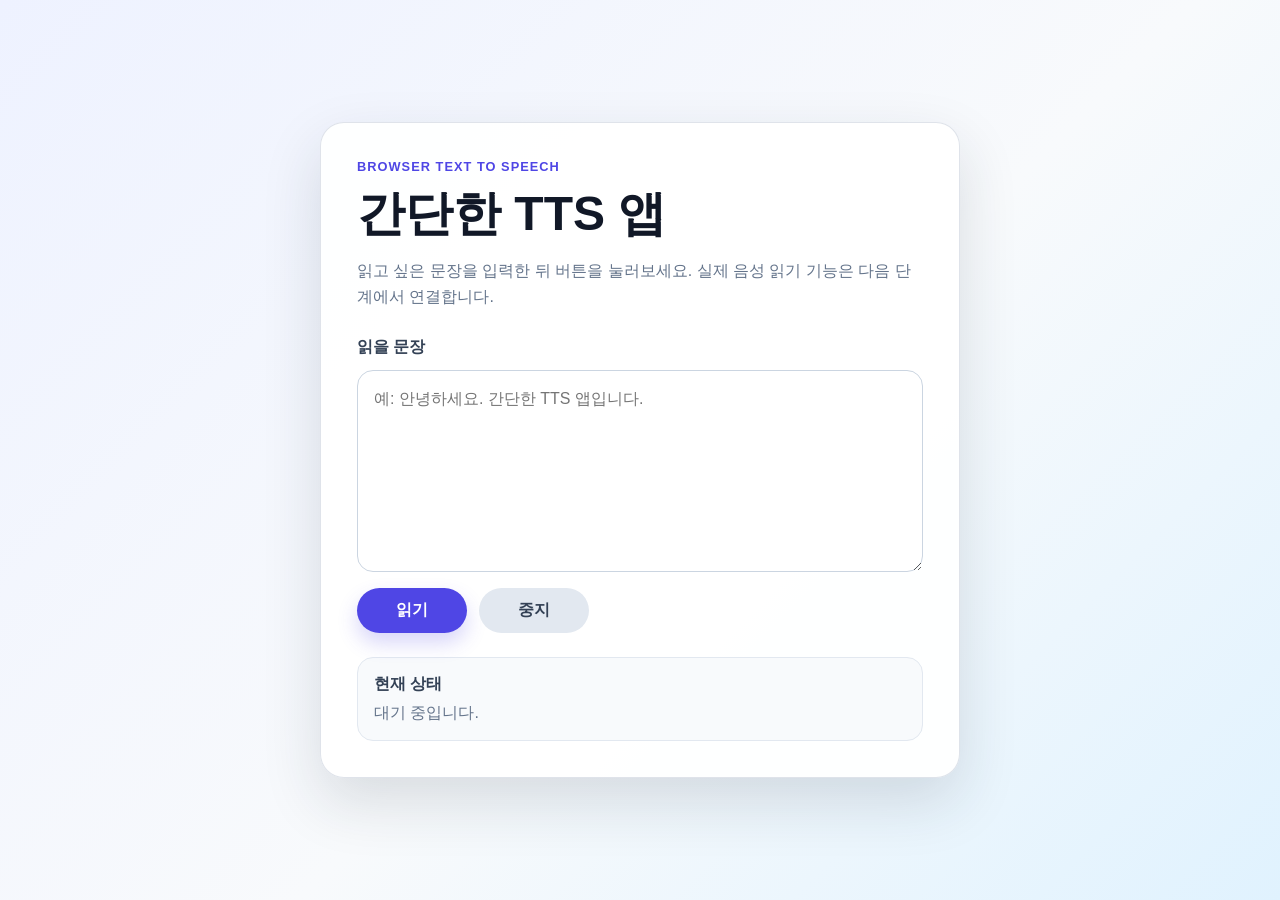
==== index.html @ ff767271 "Add GitHub Pages preview deployment workflow" ====
<!DOCTYPE html>
<html lang="ko">
<head>
  <meta charset="UTF-8">
  <meta name="viewport" content="width=device-width, initial-scale=1.0">
  <title>Simple TTS App</title>
  <link rel="stylesheet" href="styles.css">
</head>
<body>
  <main class="app">
    <section class="card" aria-labelledby="app-title">
      <p class="eyebrow">Browser Text to Speech</p>
      <h1 id="app-title">간단한 TTS 앱</h1>
      <p class="description">읽고 싶은 문장을 입력한 뒤 버튼을 눌러보세요. 실제 음성 읽기 기능은 다음 단계에서 연결합니다.</p>

      <form class="tts-form">
        <label for="tts-text">읽을 문장</label>
        <textarea id="tts-text" name="tts-text" rows="7" placeholder="예: 안녕하세요. 간단한 TTS 앱입니다."></textarea>

        <div class="actions">
          <button type="button" class="primary-button">읽기</button>
          <button type="button" class="secondary-button">중지</button>
        </div>
      </form>

      <section class="status-panel" aria-live="polite" aria-label="현재 상태">
        <span class="status-label">현재 상태</span>
        <p>대기 중입니다.</p>
      </section>
    </section>
  </main>
</body>
</html>
---- styles.css ----
:root {
  color: #1f2937;
  background: #eef2ff;
  font-family: -apple-system, BlinkMacSystemFont, "Segoe UI", sans-serif;
}

* {
  box-sizing: border-box;
}

body {
  min-height: 100vh;
  margin: 0;
  background: linear-gradient(135deg, #eef2ff 0%, #f8fafc 55%, #e0f2fe 100%);
}

.app {
  display: flex;
  align-items: center;
  justify-content: center;
  min-height: 100vh;
  padding: 32px 16px;
}

.card {
  width: min(100%, 640px);
  padding: 36px;
  border: 1px solid rgba(148, 163, 184, 0.3);
  border-radius: 24px;
  background: rgba(255, 255, 255, 0.92);
  box-shadow: 0 24px 60px rgba(30, 41, 59, 0.14);
}

.eyebrow {
  margin: 0 0 8px;
  color: #4f46e5;
  font-size: 0.8rem;
  font-weight: 700;
  letter-spacing: 0.08em;
  text-transform: uppercase;
}

h1 {
  margin: 0;
  color: #111827;
  font-size: clamp(2rem, 5vw, 3rem);
}

.description {
  margin: 12px 0 28px;
  color: #64748b;
  line-height: 1.6;
}

.tts-form {
  display: grid;
  gap: 12px;
}

label,
.status-label {
  color: #334155;
  font-weight: 700;
}

textarea {
  width: 100%;
  resize: vertical;
  min-height: 180px;
  padding: 16px;
  border: 1px solid #cbd5e1;
  border-radius: 16px;
  color: #111827;
  font: inherit;
  line-height: 1.5;
  outline: none;
  transition: border-color 0.2s ease, box-shadow 0.2s ease;
}

textarea:focus {
  border-color: #6366f1;
  box-shadow: 0 0 0 4px rgba(99, 102, 241, 0.14);
}

.actions {
  display: flex;
  flex-wrap: wrap;
  gap: 12px;
  margin-top: 4px;
}

button {
  min-width: 110px;
  padding: 12px 18px;
  border: 0;
  border-radius: 999px;
  cursor: pointer;
  font: inherit;
  font-weight: 700;
  transition: transform 0.2s ease, box-shadow 0.2s ease;
}

button:hover {
  transform: translateY(-1px);
}

.primary-button {
  color: #fff;
  background: #4f46e5;
  box-shadow: 0 10px 20px rgba(79, 70, 229, 0.22);
}

.secondary-button {
  color: #334155;
  background: #e2e8f0;
}

.status-panel {
  margin-top: 24px;
  padding: 16px;
  border-radius: 16px;
  background: #f8fafc;
  border: 1px solid #e2e8f0;
}

.status-panel p {
  margin: 8px 0 0;
  color: #64748b;
}

@media (max-width: 520px) {
  .card {
    padding: 24px;
  }

  button {
    width: 100%;
  }
}
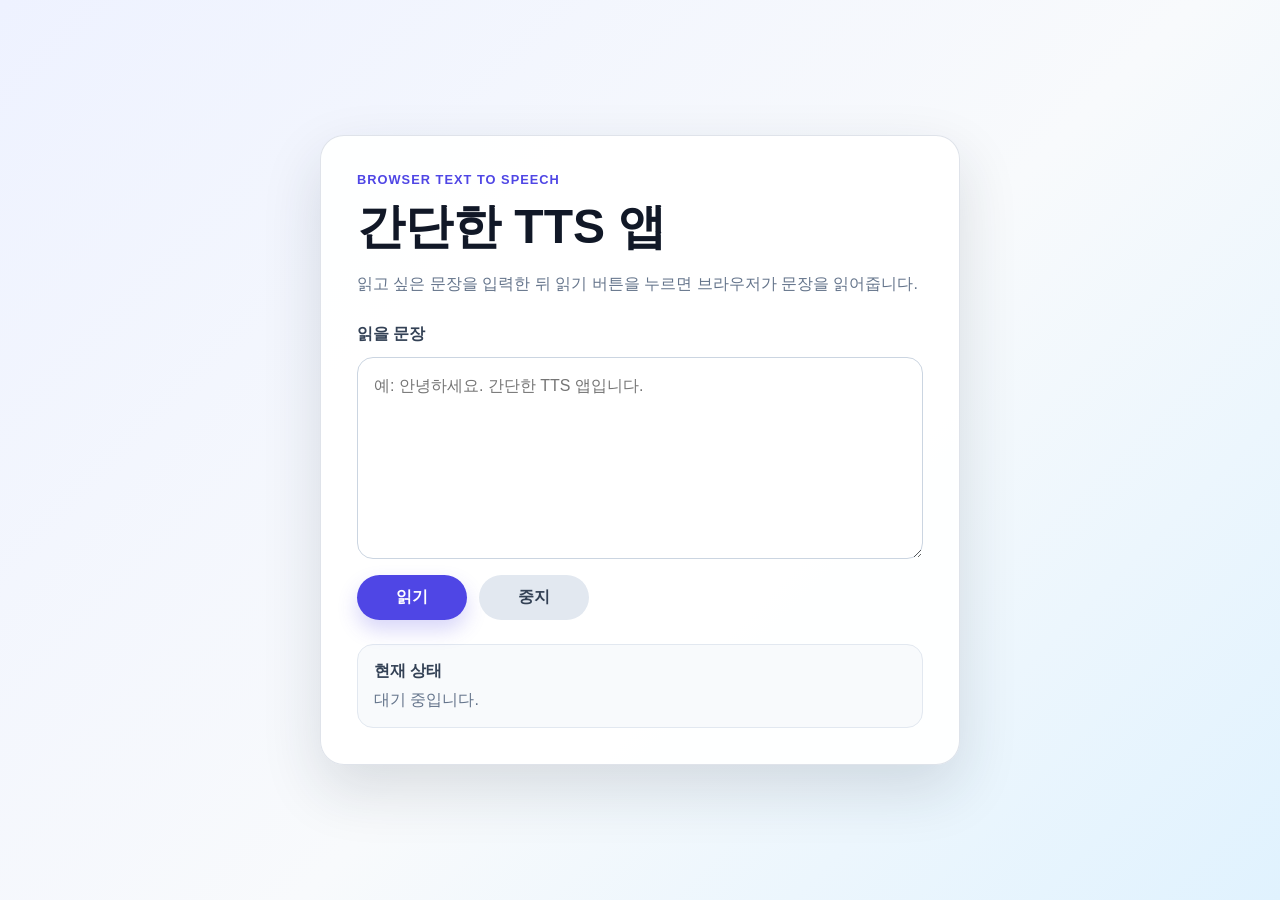
==== commit 283d8a30: "Add browser speech synthesis reading" ====
--- a/index.html
+++ b/index.html
@@ -11,23 +11,24 @@
     <section class="card" aria-labelledby="app-title">
       <p class="eyebrow">Browser Text to Speech</p>
       <h1 id="app-title">간단한 TTS 앱</h1>
-      <p class="description">읽고 싶은 문장을 입력한 뒤 버튼을 눌러보세요. 실제 음성 읽기 기능은 다음 단계에서 연결합니다.</p>
+      <p class="description">읽고 싶은 문장을 입력한 뒤 읽기 버튼을 누르면 브라우저가 문장을 읽어줍니다.</p>
 
       <form class="tts-form">
         <label for="tts-text">읽을 문장</label>
         <textarea id="tts-text" name="tts-text" rows="7" placeholder="예: 안녕하세요. 간단한 TTS 앱입니다."></textarea>
 
         <div class="actions">
-          <button type="button" class="primary-button">읽기</button>
+          <button type="button" id="speak-button" class="primary-button">읽기</button>
           <button type="button" class="secondary-button">중지</button>
         </div>
       </form>
 
       <section class="status-panel" aria-live="polite" aria-label="현재 상태">
         <span class="status-label">현재 상태</span>
-        <p>대기 중입니다.</p>
+        <p id="status-message">대기 중입니다.</p>
       </section>
     </section>
   </main>
+  <script src="app.js" defer></script>
 </body>
 </html>
--- a/styles.css
+++ b/styles.css
@@ -137,3 +137,24 @@
     width: 100%;
   }
 }
+
+button:disabled {
+  cursor: not-allowed;
+  opacity: 0.65;
+  transform: none;
+}
+
+#status-message[data-status="speaking"] {
+  color: #4f46e5;
+  font-weight: 700;
+}
+
+#status-message[data-status="complete"] {
+  color: #047857;
+  font-weight: 700;
+}
+
+#status-message[data-status="warning"] {
+  color: #b45309;
+  font-weight: 700;
+}
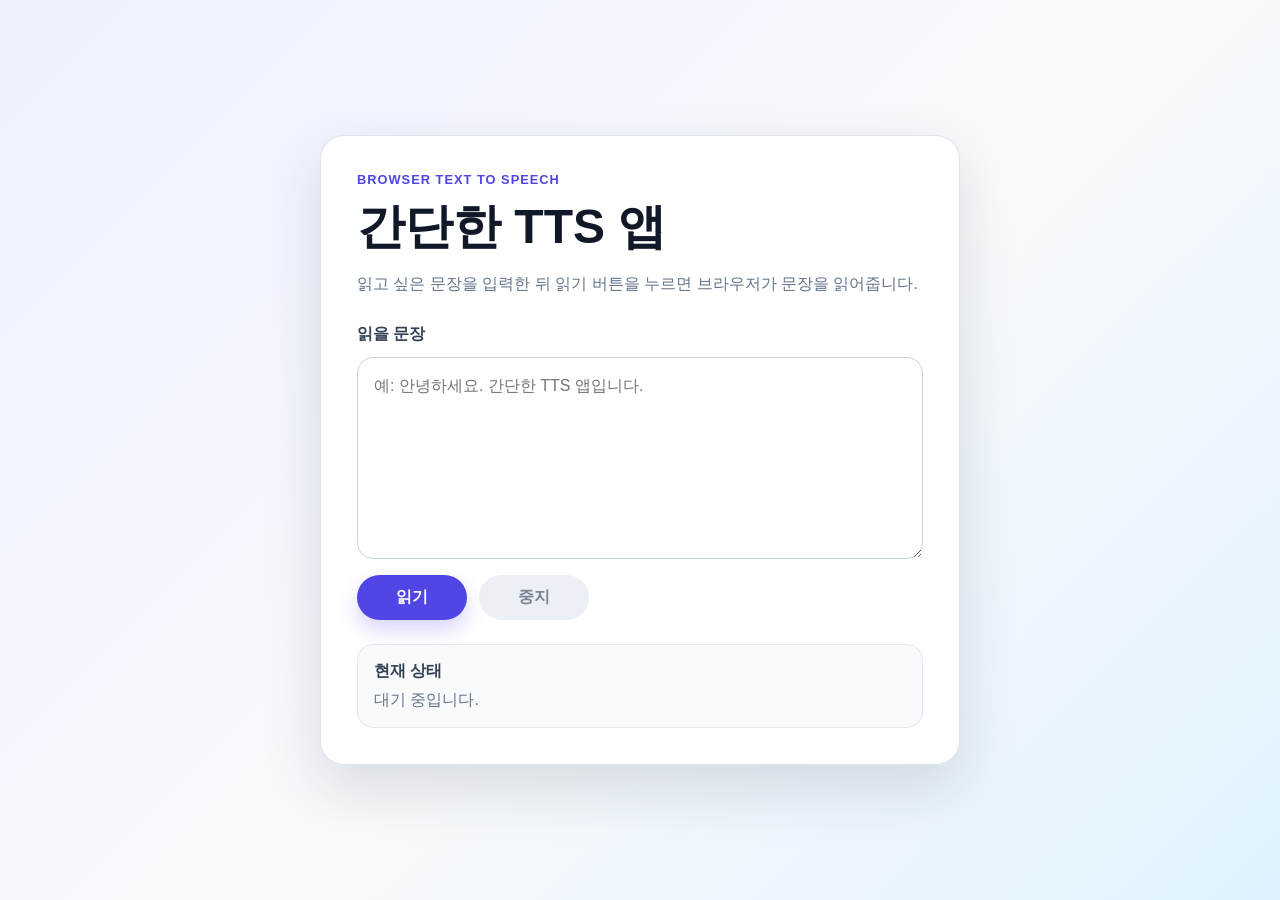
==== commit 9f878845: "Add TTS stop and restart handling" ====
--- a/index.html
+++ b/index.html
@@ -19,7 +19,7 @@
 
         <div class="actions">
           <button type="button" id="speak-button" class="primary-button">읽기</button>
-          <button type="button" class="secondary-button">중지</button>
+          <button type="button" id="stop-button" class="secondary-button" disabled>중지</button>
         </div>
       </form>
 
